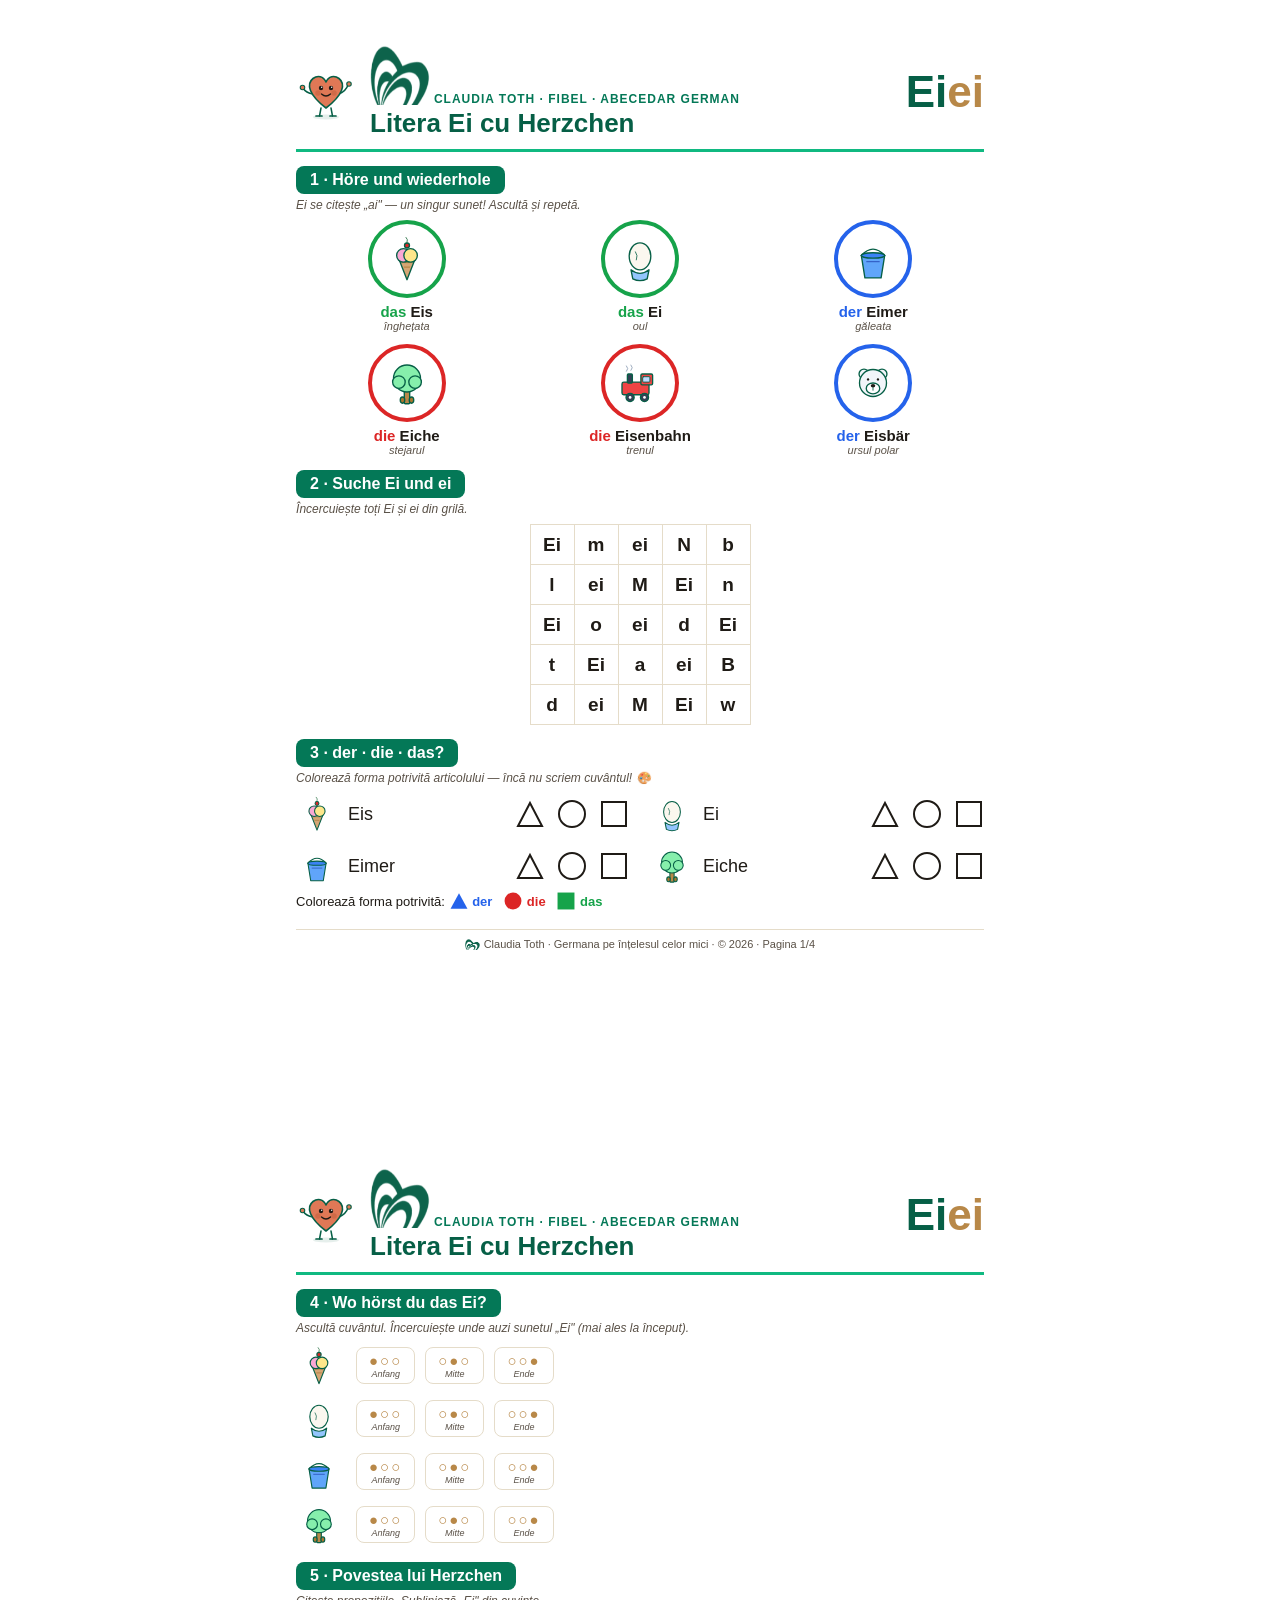
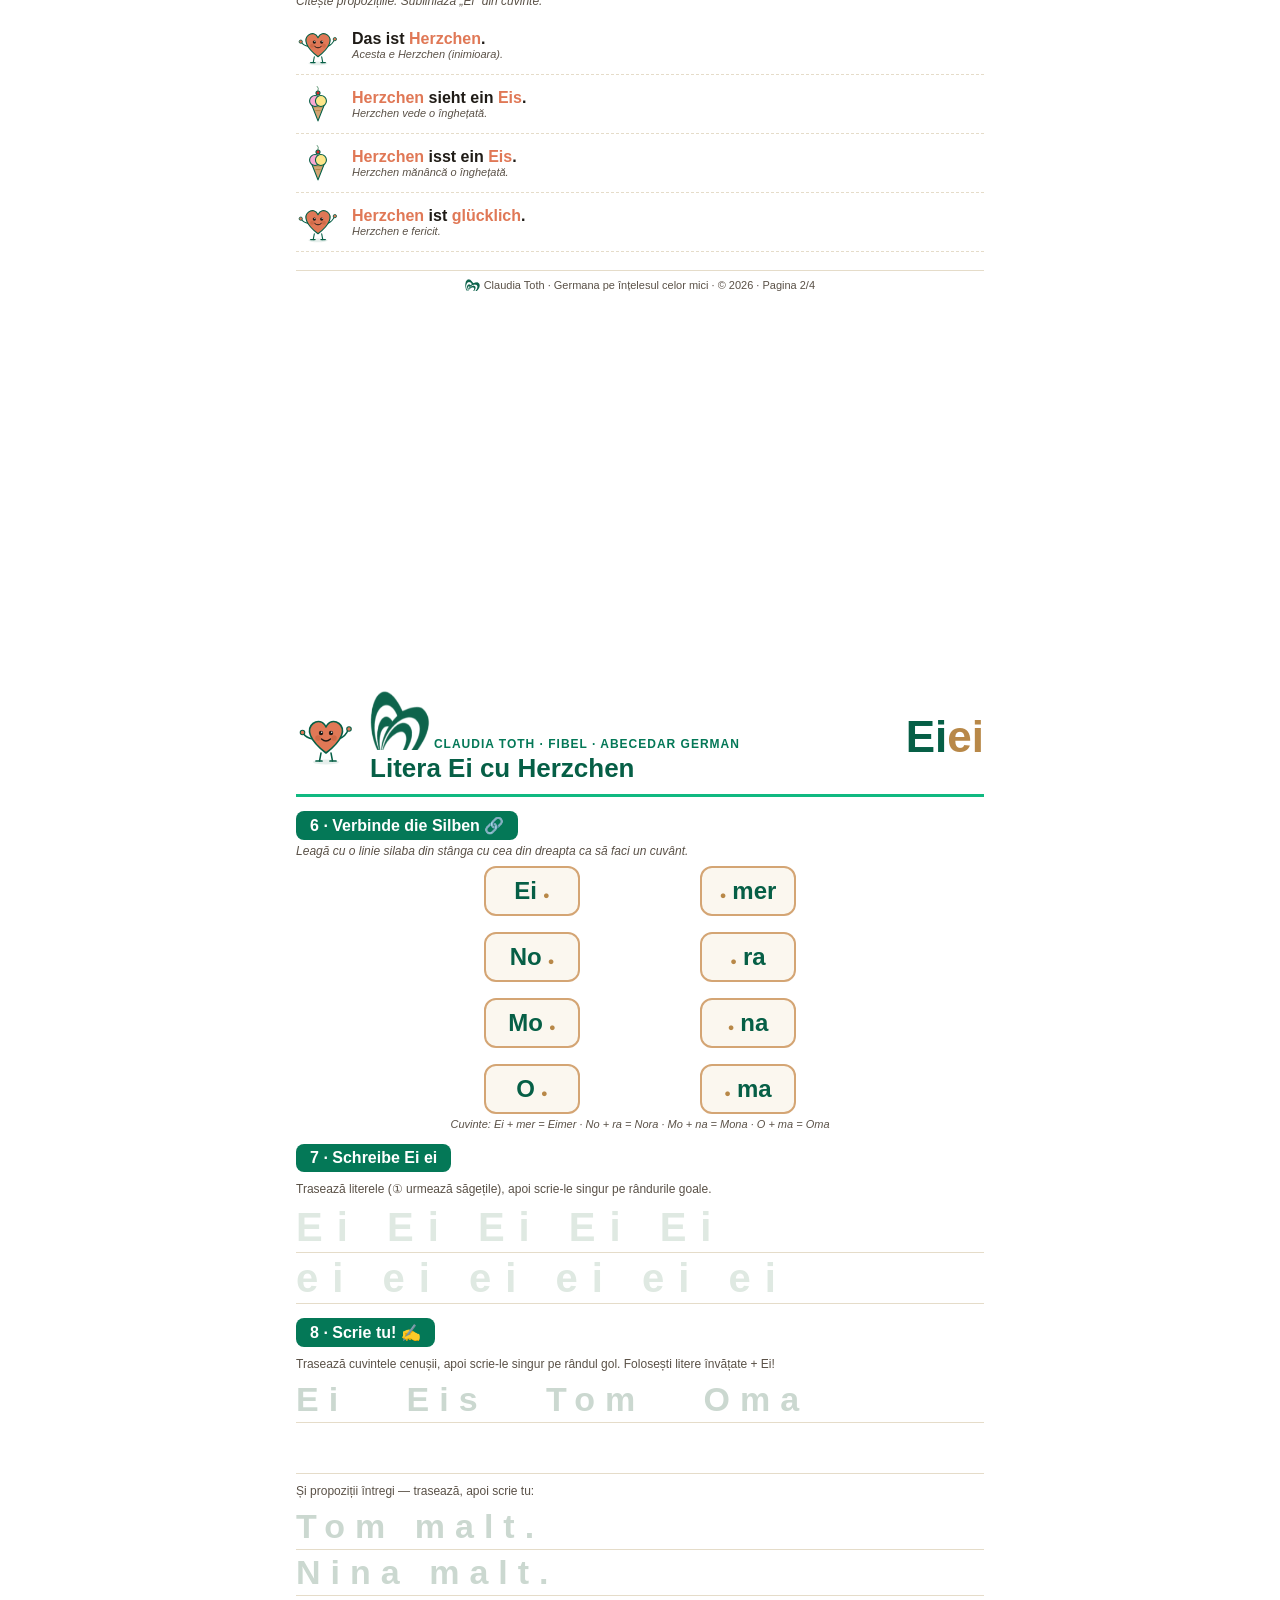
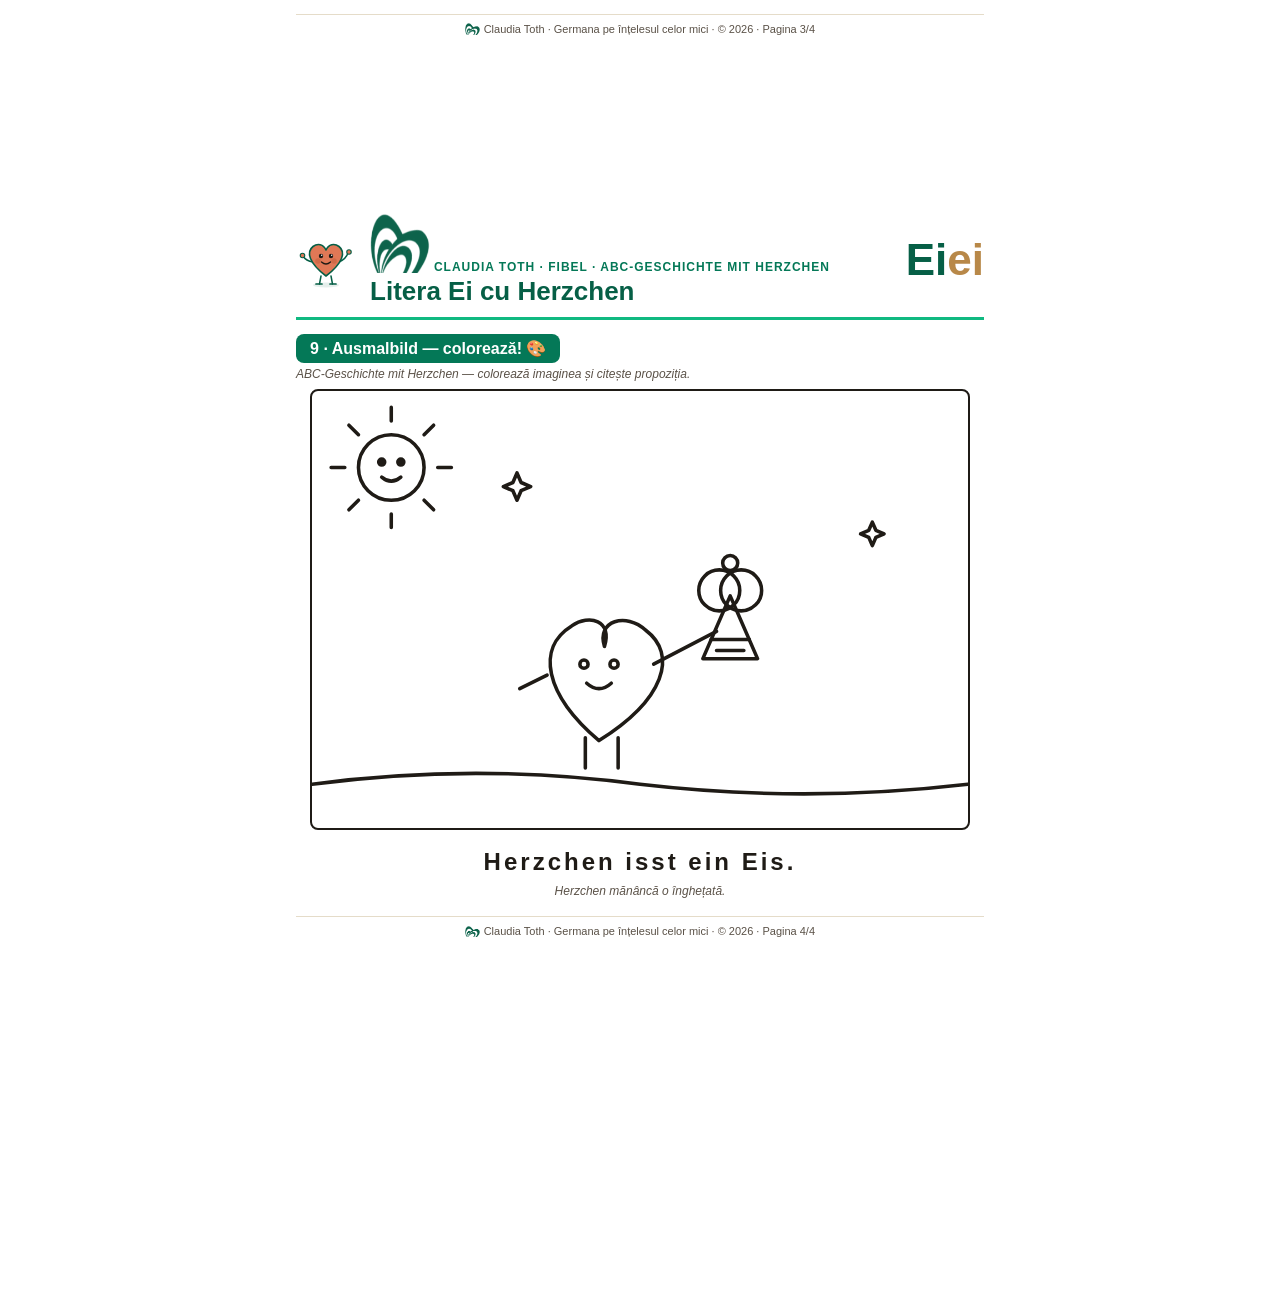
==== pdf.html @ a66eeeea "FIBEL litera Ei cu Herzchen - Eis - abecedar german interactiv pentru copii" ====
<!DOCTYPE html>
<html lang="ro">
<head>
<meta charset="UTF-8">
<title>FIBEL · Litera Ei cu Herzchen — Fișă de lucru</title>
<style>
@page { size: A4; margin: 0; }
* { box-sizing: border-box; -webkit-print-color-adjust: exact; print-color-adjust: exact; }
:root{
  --emerald:#10b981; --emerald-d:#047857; --emerald-dd:#065f46;
  --crem:#FAF6EE; --ivory:#FBF7EF; --surface:#F5F0E8; --auriu:#D4A574; --auriu-d:#B88848;
  --terra:#E07856; --ink:#1F1B16; --warm:#5A5147; --border:#E5DCC9;
  --der:#2563eb; --die:#dc2626; --das:#16a34a;
}
body{ margin:0; font-family:'Segoe UI',Arial,sans-serif; color:var(--ink); background:#fff; }
.sheet{ width:210mm; min-height:297mm; padding:12mm 14mm; margin:0 auto; background:#fff; page-break-after:always; }
.sheet:last-child{ page-break-after:auto; }
.head{ display:flex; align-items:center; gap:14px; border-bottom:3px solid var(--emerald); padding-bottom:10px; margin-bottom:14px; }
.head img{ width:60px; height:60px; }
.head .t{ flex:1; }
.head .brand{ font-size:12px; color:var(--emerald-d); font-weight:700; letter-spacing:1px; text-transform:uppercase; }
.head h1{ margin:2px 0 0; font-size:26px; color:var(--emerald-dd); }
.head .big-letter{ font-size:44px; font-weight:800; color:var(--emerald-dd); }
.head .big-letter .lo{ color:var(--auriu-d); }
.sec{ margin:14px 0; }
.sec h2{ font-size:16px; color:#fff; background:var(--emerald-d); display:inline-block; padding:5px 14px; border-radius:8px; margin:0 0 10px; }
.sec .de-sub{ font-size:12px; color:var(--warm); font-style:italic; margin:-6px 0 8px; }
.bilder{ display:grid; grid-template-columns:repeat(3,1fr); gap:12px; }
.bild{ text-align:center; }
.bild .circ{ width:78px; height:78px; border-radius:50%; background:#fff; border:4px solid var(--auriu); display:flex; align-items:center; justify-content:center; margin:0 auto 5px; }
.bild .circ.m{ border-color:var(--der);} .bild .circ.f{ border-color:var(--die);} .bild .circ.n{ border-color:var(--das);}
.bild .circ img{ width:54px; height:54px; }
.bild .w{ font-size:15px; font-weight:700; }
.bild .w .art-m{ color:var(--der);} .bild .w .art-f{ color:var(--die);} .bild .w .art-n{ color:var(--das);}
.bild .ro{ font-size:11px; color:var(--warm); font-style:italic; }
.grid{ border-collapse:collapse; margin:0 auto; }
.grid td{ width:44px; height:40px; border:1.5px solid var(--border); text-align:center; font-size:19px; font-weight:600; }
.ddd{ display:grid; grid-template-columns:repeat(2,1fr); gap:10px 22px; }
.ddd .row{ display:flex; align-items:center; gap:10px; font-size:18px; }
.ddd .row img{ width:42px; height:42px; }
.shapes{ display:inline-flex; gap:12px; margin-left:auto; }
.shp{ width:30px; height:30px; }
.shape-legend{ font-size:13px; color:var(--ink); margin:4px 0 10px; }
.shape-legend svg{ width:20px; height:20px; vertical-align:-5px; }
.story .s{ display:flex; align-items:center; gap:12px; padding:7px 0; border-bottom:1px dashed var(--border); }
.story .s img{ width:44px; height:44px; }
.story .s .de{ font-size:16px; font-weight:600; }
.story .s .de b{ color:var(--terra); }
.story .s .ro{ font-size:11px; color:var(--warm); font-style:italic; }
.write .line{ font-size:40px; letter-spacing:14px; color:#dfe9e2; font-weight:700; border-bottom:1.5px solid var(--border); padding:2px 0; line-height:1.15; }
.write .hint{ font-size:12px; color:var(--warm); margin-bottom:6px; }
.silben{ display:flex; justify-content:center; gap:120px; margin:8px 0 4px; }
.silben .col{ display:flex; flex-direction:column; gap:16px; }
.silben .syl{ font-size:24px; font-weight:700; color:var(--emerald-dd); border:2px solid var(--auriu); border-radius:12px; padding:9px 0; width:96px; text-align:center; background:var(--ivory); }
.silben .syl::after{ content:"●"; font-size:11px; color:var(--auriu-d); margin-left:6px; }
.silben .col.right .syl::before{ content:"●"; font-size:11px; color:var(--auriu-d); margin-right:6px; }
.silben .col.right .syl::after{ content:none; }
.silben-key{ font-size:11px; color:var(--warm); font-style:italic; text-align:center; margin-top:2px; }
.write-word{ font-size:34px; letter-spacing:10px; color:#dfe9e2; font-weight:700; border-bottom:1.5px solid var(--border); padding:2px 0; line-height:1.2; }
.write-word .lead{ color:#cbd8d0; }
.foot{ position:relative; margin-top:18px; padding-top:8px; border-top:1.5px solid var(--border); font-size:11px; color:var(--warm); text-align:center; }
.bf-inline{ height:1.05em; width:auto; vertical-align:-0.16em; margin-right:.32em; }
.hoer{ display:flex; flex-direction:column; gap:7px; margin-top:4px; }
.hoer-row{ display:flex; align-items:center; gap:14px; }
.hoer-row > img{ width:46px; height:46px; flex-shrink:0; }
.hoer-boxes{ display:flex; gap:10px; }
.hbox{ border:1.5px solid var(--border); border-radius:8px; padding:4px 12px; text-align:center; font-size:15px; letter-spacing:2px; color:var(--auriu-d); min-width:54px; }
.hbox span{ display:block; font-size:9px; letter-spacing:0; color:var(--warm); font-style:italic; }
.colorbox{ text-align:center; margin:8px 0; }
.colorbox img{ width:100%; max-width:660px; border:2px solid var(--ink); border-radius:8px; }
.cp-sentence{ text-align:center; font-size:24px; font-weight:700; letter-spacing:3px; color:var(--ink); margin-top:14px; }
</style>
</head>
<body>

<div class="sheet">
  <div class="head">
    <img src="images/icons/herzchen.svg" alt="Herzchen">
    <div class="t">
      <div class="brand"><img src="images/butterfly-emerald.png" class="bf-inline" alt="">Claudia Toth · FIBEL · Abecedar german</div>
      <h1>Litera Ei cu Herzchen</h1>
    </div>
    <div class="big-letter">Ei<span class="lo">ei</span></div>
  </div>

  <div class="sec">
    <h2>1 · Höre und wiederhole</h2>
    <div class="de-sub">Ei se citește „ai" — un singur sunet! Ascultă și repetă.</div>
    <div class="bilder">
      <div class="bild"><div class="circ n"><img src="images/icons/eis.svg"></div><div class="w"><span class="art-n">das</span> Eis</div><div class="ro">înghețata</div></div>
      <div class="bild"><div class="circ n"><img src="images/icons/ei.svg"></div><div class="w"><span class="art-n">das</span> Ei</div><div class="ro">oul</div></div>
      <div class="bild"><div class="circ m"><img src="images/icons/eimer.svg"></div><div class="w"><span class="art-m">der</span> Eimer</div><div class="ro">găleata</div></div>
      <div class="bild"><div class="circ f"><img src="images/icons/eiche.svg"></div><div class="w"><span class="art-f">die</span> Eiche</div><div class="ro">stejarul</div></div>
      <div class="bild"><div class="circ f"><img src="images/icons/eisenbahn.svg"></div><div class="w"><span class="art-f">die</span> Eisenbahn</div><div class="ro">trenul</div></div>
      <div class="bild"><div class="circ m"><img src="images/icons/eisbaer.svg"></div><div class="w"><span class="art-m">der</span> Eisbär</div><div class="ro">ursul polar</div></div>
    </div>
  </div>

  <div class="sec">
    <h2>2 · Suche Ei und ei</h2>
    <div class="de-sub">Încercuiește toți Ei și ei din grilă.</div>
    <table class="grid">
      <tr><td>Ei</td><td>m</td><td>ei</td><td>N</td><td>b</td></tr>
      <tr><td>l</td><td>ei</td><td>M</td><td>Ei</td><td>n</td></tr>
      <tr><td>Ei</td><td>o</td><td>ei</td><td>d</td><td>Ei</td></tr>
      <tr><td>t</td><td>Ei</td><td>a</td><td>ei</td><td>B</td></tr>
      <tr><td>d</td><td>ei</td><td>M</td><td>Ei</td><td>w</td></tr>
    </table>
  </div>

  <div class="sec">
    <h2>3 · der · die · das?</h2>
    <div class="de-sub">Colorează forma potrivită articolului — încă nu scriem cuvântul! 🎨</div>
    <div class="ddd">
      <div class="row"><img src="images/icons/eis.svg"> Eis <span class="shapes"><svg class="shp" viewBox="0 0 30 30"><polygon points="15,4 27,27 3,27" fill="none" stroke="#1F1B16" stroke-width="2"/></svg><svg class="shp" viewBox="0 0 30 30"><circle cx="15" cy="15" r="13" fill="none" stroke="#1F1B16" stroke-width="2"/></svg><svg class="shp" viewBox="0 0 30 30"><rect x="3" y="3" width="24" height="24" fill="none" stroke="#1F1B16" stroke-width="2"/></svg></span></div>
      <div class="row"><img src="images/icons/ei.svg"> Ei <span class="shapes"><svg class="shp" viewBox="0 0 30 30"><polygon points="15,4 27,27 3,27" fill="none" stroke="#1F1B16" stroke-width="2"/></svg><svg class="shp" viewBox="0 0 30 30"><circle cx="15" cy="15" r="13" fill="none" stroke="#1F1B16" stroke-width="2"/></svg><svg class="shp" viewBox="0 0 30 30"><rect x="3" y="3" width="24" height="24" fill="none" stroke="#1F1B16" stroke-width="2"/></svg></span></div>
      <div class="row"><img src="images/icons/eimer.svg"> Eimer <span class="shapes"><svg class="shp" viewBox="0 0 30 30"><polygon points="15,4 27,27 3,27" fill="none" stroke="#1F1B16" stroke-width="2"/></svg><svg class="shp" viewBox="0 0 30 30"><circle cx="15" cy="15" r="13" fill="none" stroke="#1F1B16" stroke-width="2"/></svg><svg class="shp" viewBox="0 0 30 30"><rect x="3" y="3" width="24" height="24" fill="none" stroke="#1F1B16" stroke-width="2"/></svg></span></div>
      <div class="row"><img src="images/icons/eiche.svg"> Eiche <span class="shapes"><svg class="shp" viewBox="0 0 30 30"><polygon points="15,4 27,27 3,27" fill="none" stroke="#1F1B16" stroke-width="2"/></svg><svg class="shp" viewBox="0 0 30 30"><circle cx="15" cy="15" r="13" fill="none" stroke="#1F1B16" stroke-width="2"/></svg><svg class="shp" viewBox="0 0 30 30"><rect x="3" y="3" width="24" height="24" fill="none" stroke="#1F1B16" stroke-width="2"/></svg></span></div>
    </div>
    <div class="shape-legend">Colorează forma potrivită: <svg viewBox="0 0 26 26"><polygon points="13,3 24,23 2,23" fill="#2563eb"/></svg> <b style="color:#2563eb">der</b> &nbsp; <svg viewBox="0 0 26 26"><circle cx="13" cy="13" r="11" fill="#dc2626"/></svg> <b style="color:#dc2626">die</b> &nbsp; <svg viewBox="0 0 26 26"><rect x="2" y="2" width="22" height="22" fill="#16a34a"/></svg> <b style="color:#16a34a">das</b></div>
  </div>

  <div class="foot"><img src="images/butterfly-emerald.png" class="bf-inline" alt="">Claudia Toth · Germana pe înțelesul celor mici · © 2026 · Pagina 1/4</div>
</div>

<div class="sheet">
  <div class="head">
    <img src="images/icons/herzchen.svg" alt="Herzchen">
    <div class="t">
      <div class="brand"><img src="images/butterfly-emerald.png" class="bf-inline" alt="">Claudia Toth · FIBEL · Abecedar german</div>
      <h1>Litera Ei cu Herzchen</h1>
    </div>
    <div class="big-letter">Ei<span class="lo">ei</span></div>
  </div>

  <div class="sec">
    <h2>4 · Wo hörst du das Ei?</h2>
    <div class="de-sub">Ascultă cuvântul. Încercuiește unde auzi sunetul „Ei" (mai ales la început).</div>
    <div class="hoer">
        <div class="hoer-row"><img src="images/icons/eis.svg"><div class="hoer-boxes"><div class="hbox">●○○<span>Anfang</span></div><div class="hbox">○●○<span>Mitte</span></div><div class="hbox">○○●<span>Ende</span></div></div></div>
        <div class="hoer-row"><img src="images/icons/ei.svg"><div class="hoer-boxes"><div class="hbox">●○○<span>Anfang</span></div><div class="hbox">○●○<span>Mitte</span></div><div class="hbox">○○●<span>Ende</span></div></div></div>
        <div class="hoer-row"><img src="images/icons/eimer.svg"><div class="hoer-boxes"><div class="hbox">●○○<span>Anfang</span></div><div class="hbox">○●○<span>Mitte</span></div><div class="hbox">○○●<span>Ende</span></div></div></div>
        <div class="hoer-row"><img src="images/icons/eiche.svg"><div class="hoer-boxes"><div class="hbox">●○○<span>Anfang</span></div><div class="hbox">○●○<span>Mitte</span></div><div class="hbox">○○●<span>Ende</span></div></div></div></div>
  </div>

  <div class="sec story">
    <h2>5 · Povestea lui Herzchen</h2>
    <div class="de-sub">Citește propozițiile. Subliniază „Ei" din cuvinte.</div>
    <div class="s"><img src="images/icons/herzchen.svg"><div><div class="de">Das ist <b>Herzchen</b>.</div><div class="ro">Acesta e Herzchen (inimioara).</div></div></div>
    <div class="s"><img src="images/icons/eis.svg"><div><div class="de"><b>Herzchen</b> sieht ein <b>Eis</b>.</div><div class="ro">Herzchen vede o înghețată.</div></div></div>
    <div class="s"><img src="images/icons/eis.svg"><div><div class="de"><b>Herzchen</b> isst ein <b>Eis</b>.</div><div class="ro">Herzchen mănâncă o înghețată.</div></div></div>
    <div class="s"><img src="images/icons/herzchen.svg"><div><div class="de"><b>Herzchen</b> ist <b>glücklich</b>.</div><div class="ro">Herzchen e fericit.</div></div></div>
  </div>

  <div class="foot"><img src="images/butterfly-emerald.png" class="bf-inline" alt="">Claudia Toth · Germana pe înțelesul celor mici · © 2026 · Pagina 2/4</div>
</div>

<div class="sheet">
  <div class="head">
    <img src="images/icons/herzchen.svg" alt="Herzchen">
    <div class="t">
      <div class="brand"><img src="images/butterfly-emerald.png" class="bf-inline" alt="">Claudia Toth · FIBEL · Abecedar german</div>
      <h1>Litera Ei cu Herzchen</h1>
    </div>
    <div class="big-letter">Ei<span class="lo">ei</span></div>
  </div>

  <div class="sec">
    <h2>6 · Verbinde die Silben 🔗</h2>
    <div class="de-sub">Leagă cu o linie silaba din stânga cu cea din dreapta ca să faci un cuvânt.</div>
    <div class="silben">
      <div class="col left"><div class="syl">Ei</div><div class="syl">No</div><div class="syl">Mo</div><div class="syl">O</div></div>
      <div class="col right"><div class="syl">mer</div><div class="syl">ra</div><div class="syl">na</div><div class="syl">ma</div></div>
    </div>
    <div class="silben-key">Cuvinte: Ei + mer = Eimer · No + ra = Nora · Mo + na = Mona · O + ma = Oma</div>
  </div>

  <div class="sec write">
    <h2>7 · Schreibe Ei ei</h2>
    <div class="hint">Trasează literele (① urmează săgețile), apoi scrie-le singur pe rândurile goale.</div>
    <div class="line">Ei Ei Ei Ei Ei</div>
    <div class="line">ei ei ei ei ei ei</div>
  </div>

  <div class="sec write">
    <h2>8 · Scrie tu! ✍️</h2>
    <div class="hint">Trasează cuvintele cenușii, apoi scrie-le singur pe rândul gol. Folosești litere învățate + Ei!</div>
    <div class="write-word"><span class="lead">Ei</span> &nbsp; <span class="lead">Eis</span> &nbsp; <span class="lead">Tom</span> &nbsp; <span class="lead">Oma</span></div>
    <div class="line">&nbsp;</div>
    <div class="hint" style="margin-top:10px">Și propoziții întregi — trasează, apoi scrie tu:</div>
    <div class="write-word"><span class="lead">Tom malt.</span></div>
    <div class="write-word"><span class="lead">Nina malt.</span></div>
  </div>

  <div class="foot"><img src="images/butterfly-emerald.png" class="bf-inline" alt="">Claudia Toth · Germana pe înțelesul celor mici · © 2026 · Pagina 3/4</div>
</div>

<div class="sheet">
  <div class="head">
    <img src="images/icons/herzchen.svg" alt="Herzchen">
    <div class="t">
      <div class="brand"><img src="images/butterfly-emerald.png" class="bf-inline" alt="">Claudia Toth · FIBEL · ABC-Geschichte mit Herzchen</div>
      <h1>Litera Ei cu Herzchen</h1>
    </div>
    <div class="big-letter">Ei<span class="lo">ei</span></div>
  </div>

  <div class="sec">
    <h2>9 · Ausmalbild — colorează! 🎨</h2>
    <div class="de-sub">ABC-Geschichte mit Herzchen — colorează imaginea și citește propoziția.</div>
    <div class="colorbox"><img src="images/icons/herzchen-color.svg" alt="Herzchen isst ein Eis"></div>
    <div class="cp-sentence">Herzchen isst ein Eis.</div>
    <div class="de-sub" style="text-align:center;margin-top:8px">Herzchen mănâncă o înghețată.</div>
  </div>

  <div class="foot"><img src="images/butterfly-emerald.png" class="bf-inline" alt="">Claudia Toth · Germana pe înțelesul celor mici · © 2026 · Pagina 4/4</div>
</div>

</body>
</html>
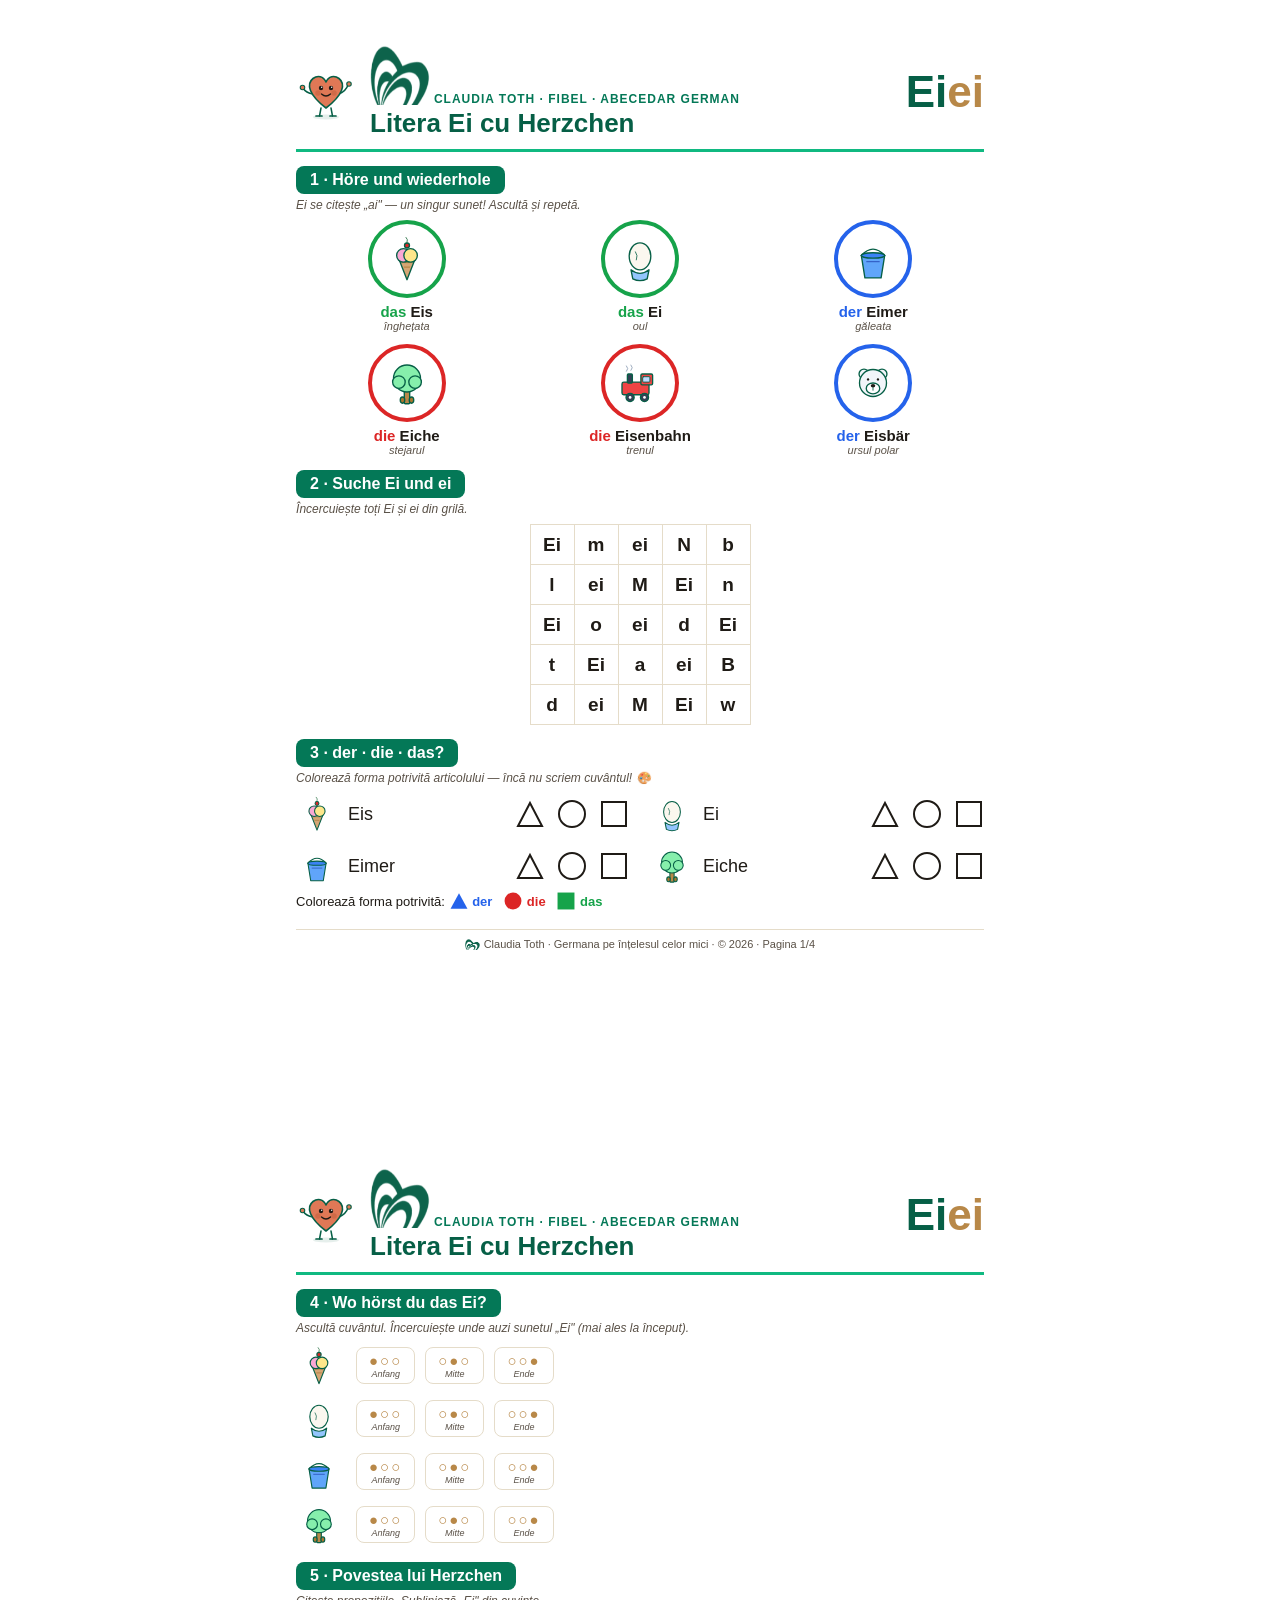
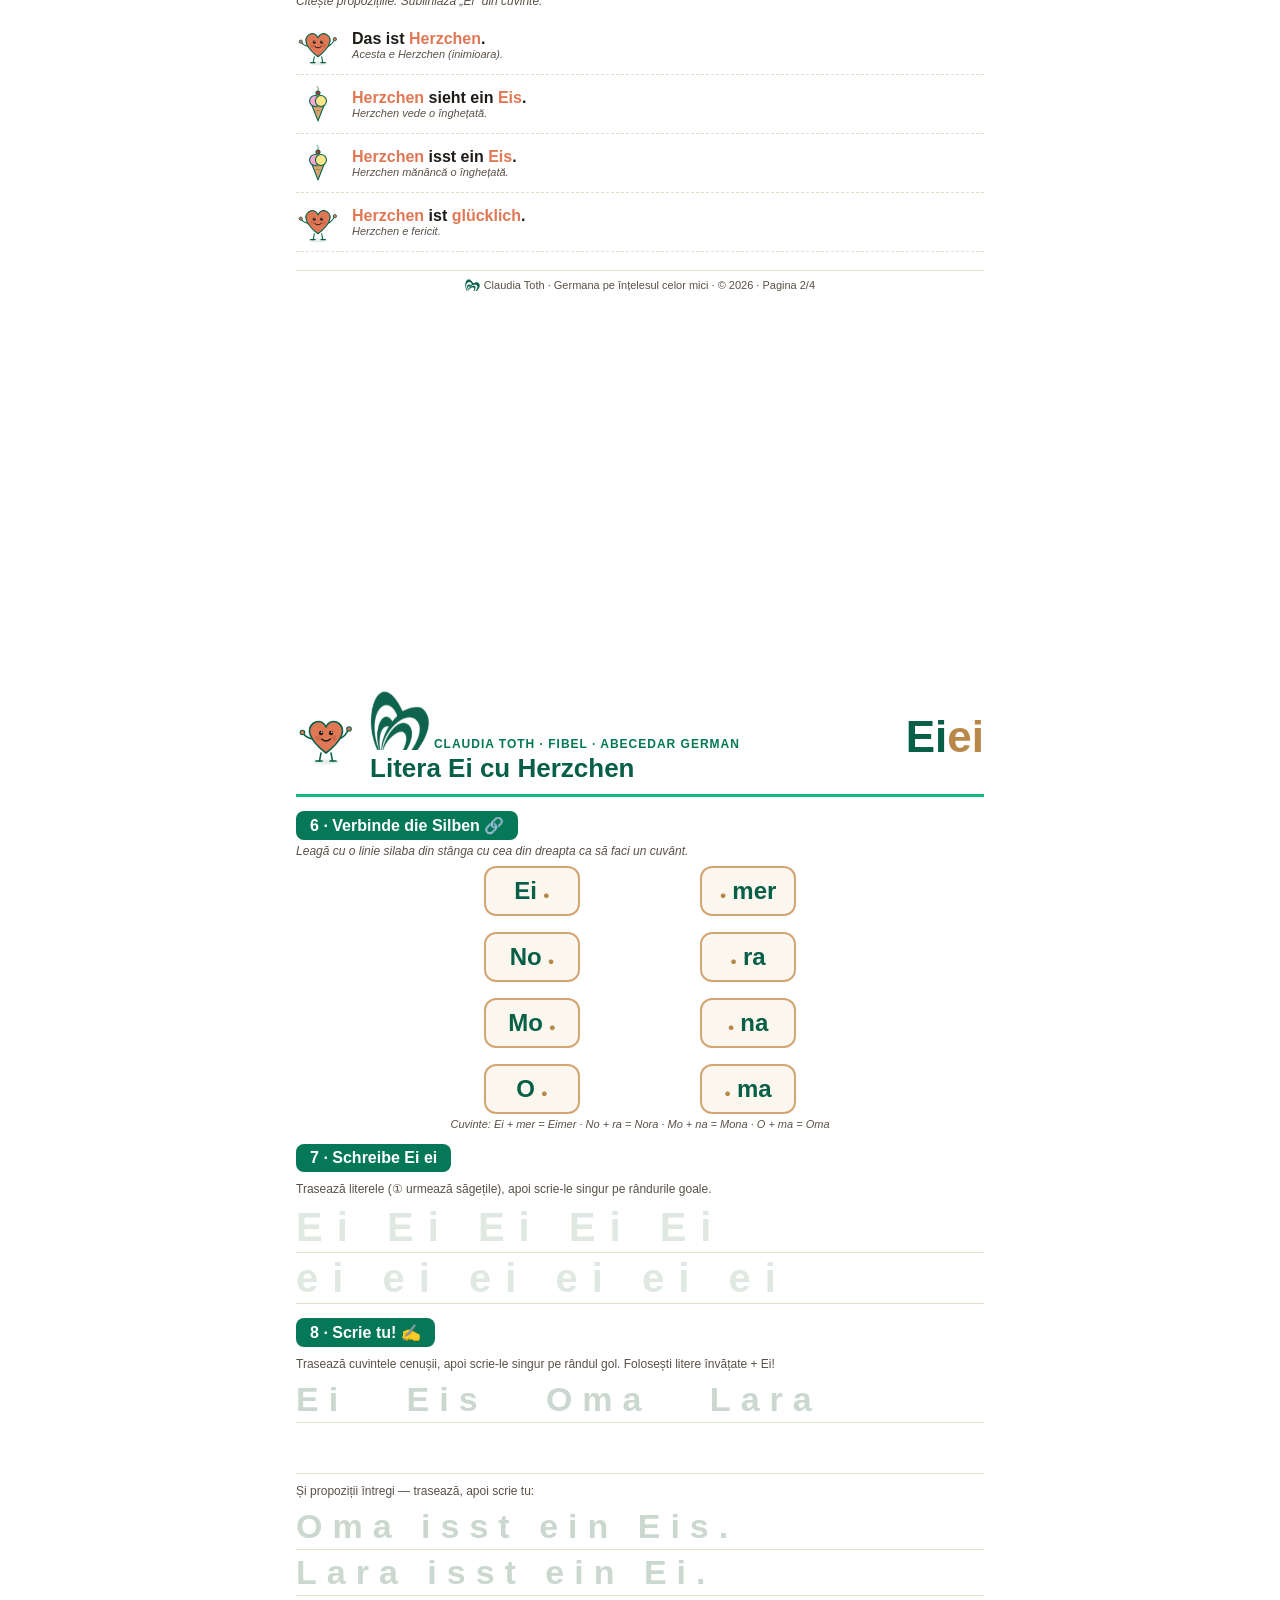
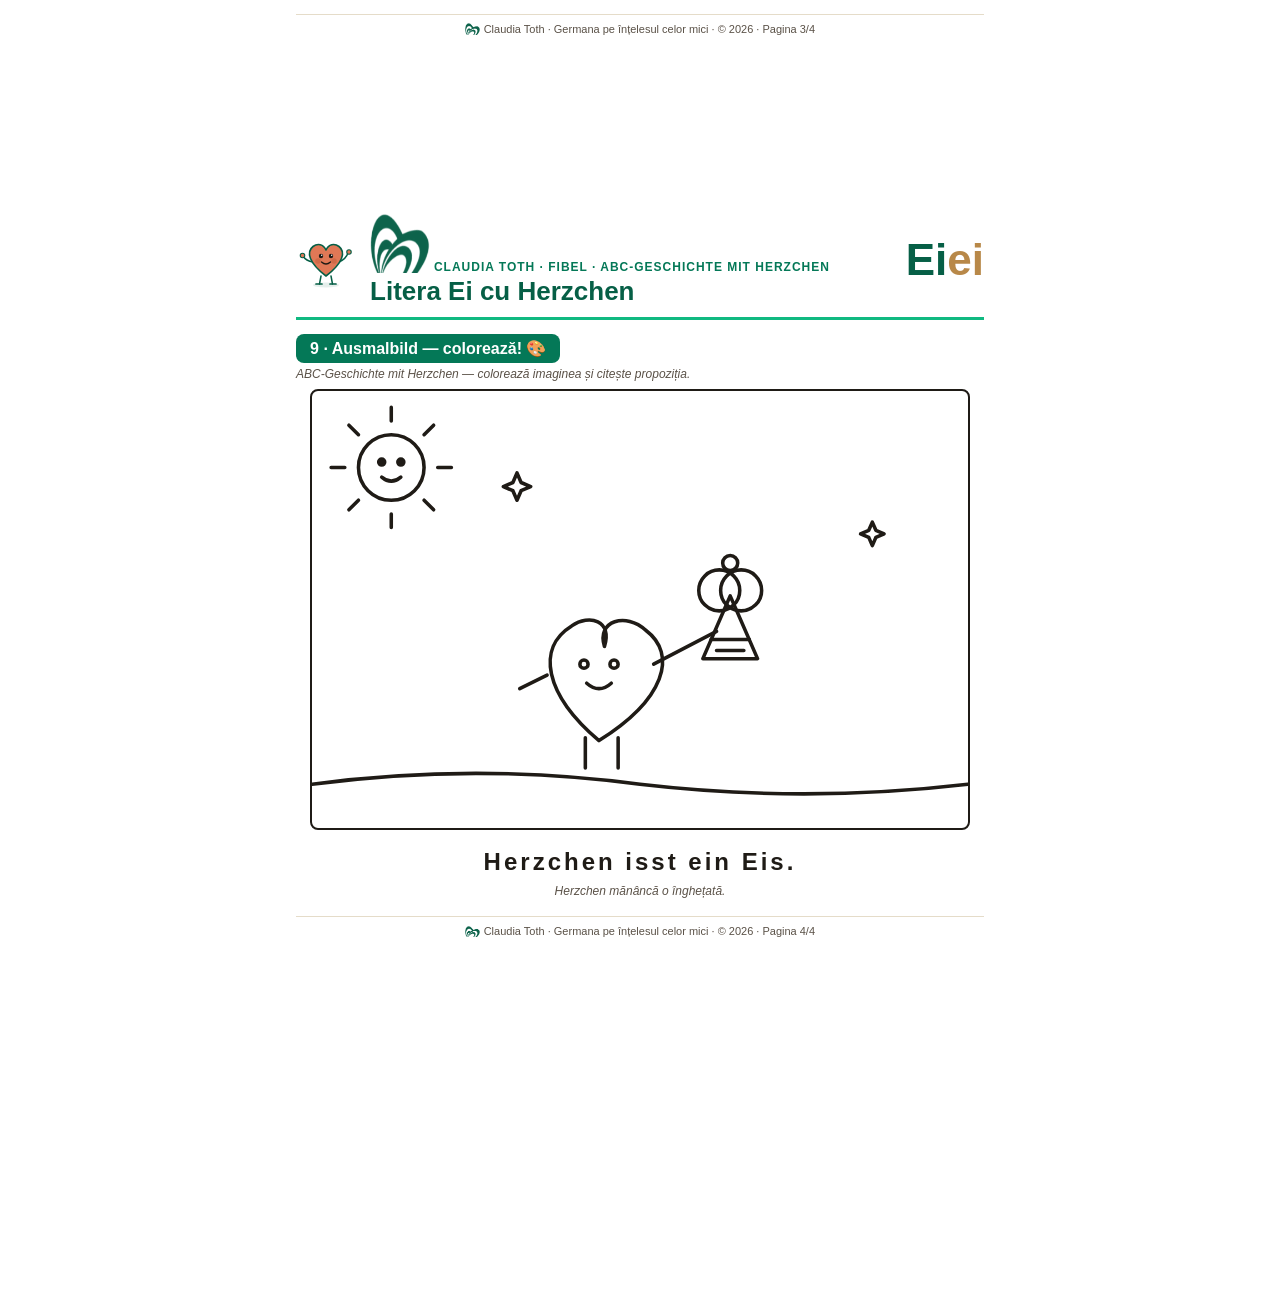
==== commit 40c955f5: "Ei: propozitii de scriere cu nume + verb nou isst (Oma isst ein Eis / Lara isst ein Ei) + glife E O " ====
--- a/pdf.html
+++ b/pdf.html
@@ -185,11 +185,11 @@
   <div class="sec write">
     <h2>8 · Scrie tu! ✍️</h2>
     <div class="hint">Trasează cuvintele cenușii, apoi scrie-le singur pe rândul gol. Folosești litere învățate + Ei!</div>
-    <div class="write-word"><span class="lead">Ei</span> &nbsp; <span class="lead">Eis</span> &nbsp; <span class="lead">Tom</span> &nbsp; <span class="lead">Oma</span></div>
+    <div class="write-word"><span class="lead">Ei</span> &nbsp; <span class="lead">Eis</span> &nbsp; <span class="lead">Oma</span> &nbsp; <span class="lead">Lara</span></div>
     <div class="line">&nbsp;</div>
     <div class="hint" style="margin-top:10px">Și propoziții întregi — trasează, apoi scrie tu:</div>
-    <div class="write-word"><span class="lead">Tom malt.</span></div>
-    <div class="write-word"><span class="lead">Nina malt.</span></div>
+    <div class="write-word"><span class="lead">Oma isst ein Eis.</span></div>
+    <div class="write-word"><span class="lead">Lara isst ein Ei.</span></div>
   </div>
 
   <div class="foot"><img src="images/butterfly-emerald.png" class="bf-inline" alt="">Claudia Toth · Germana pe înțelesul celor mici · © 2026 · Pagina 3/4</div>
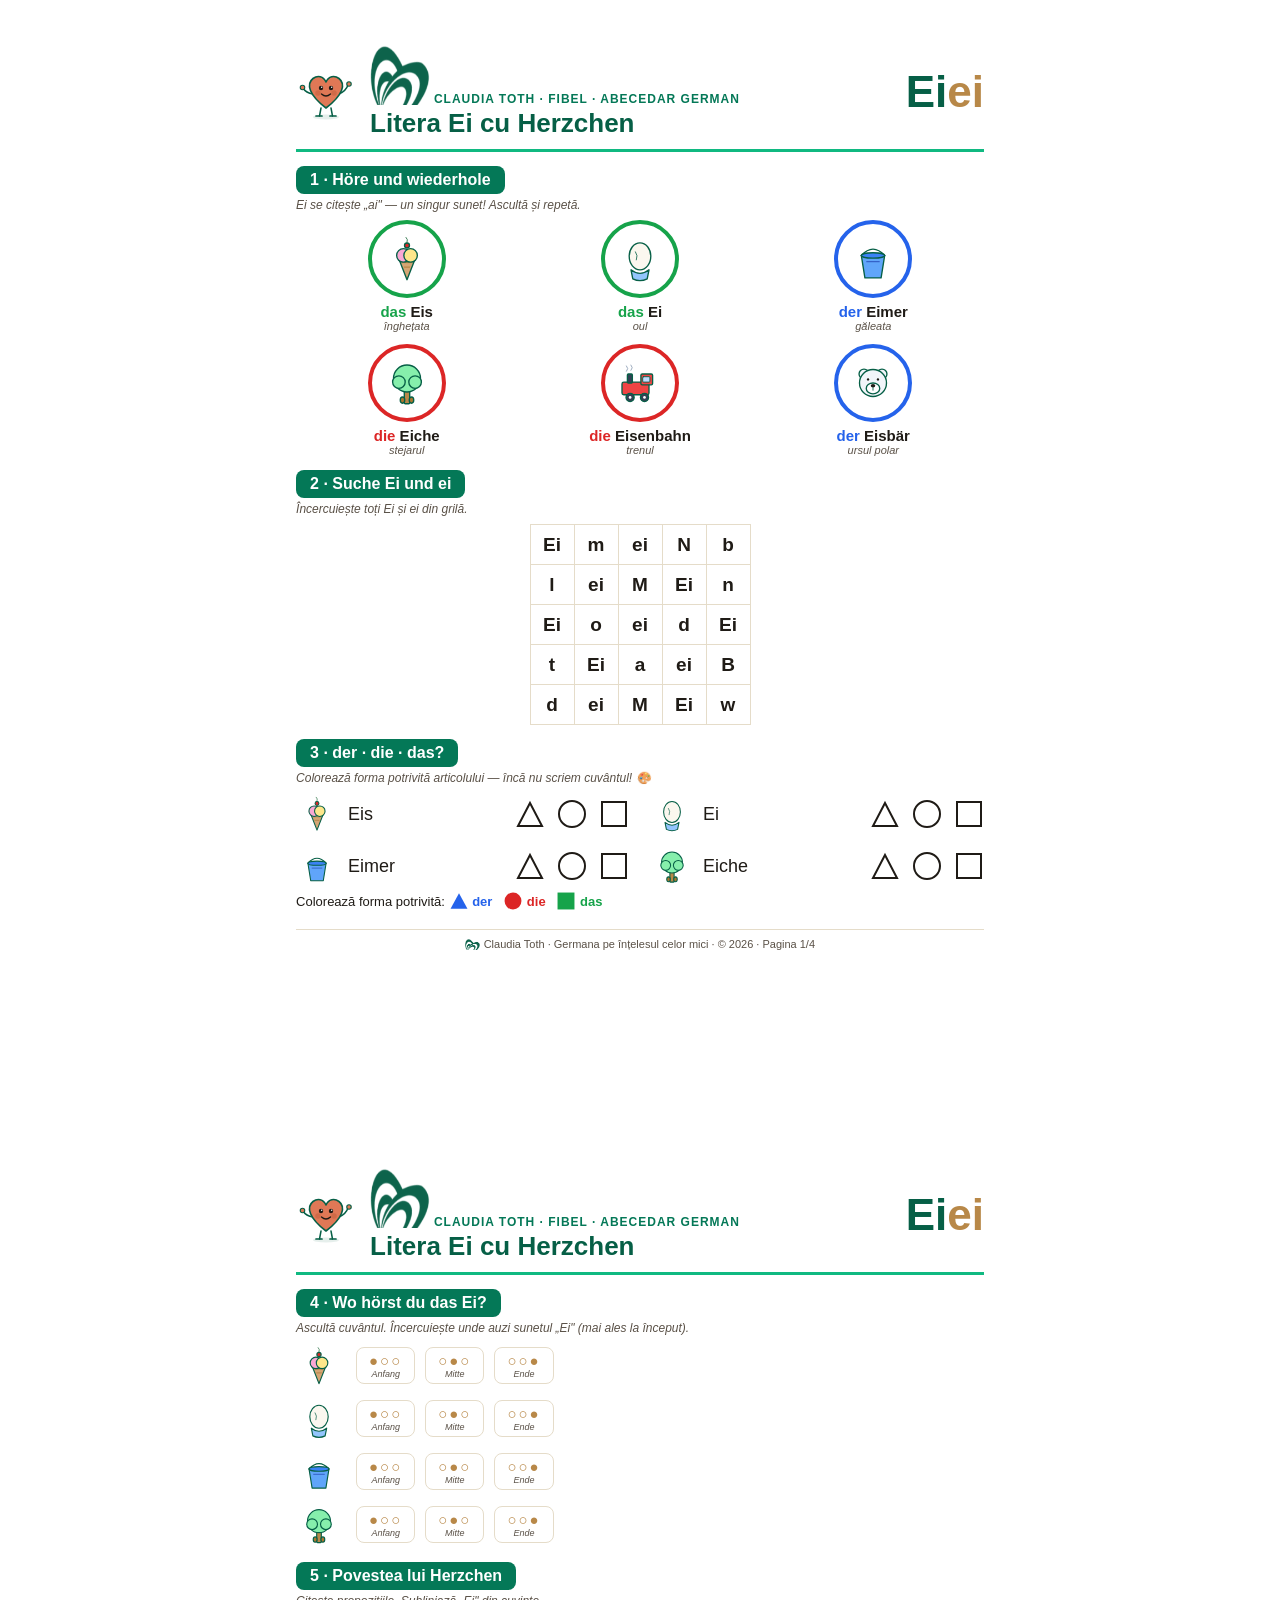
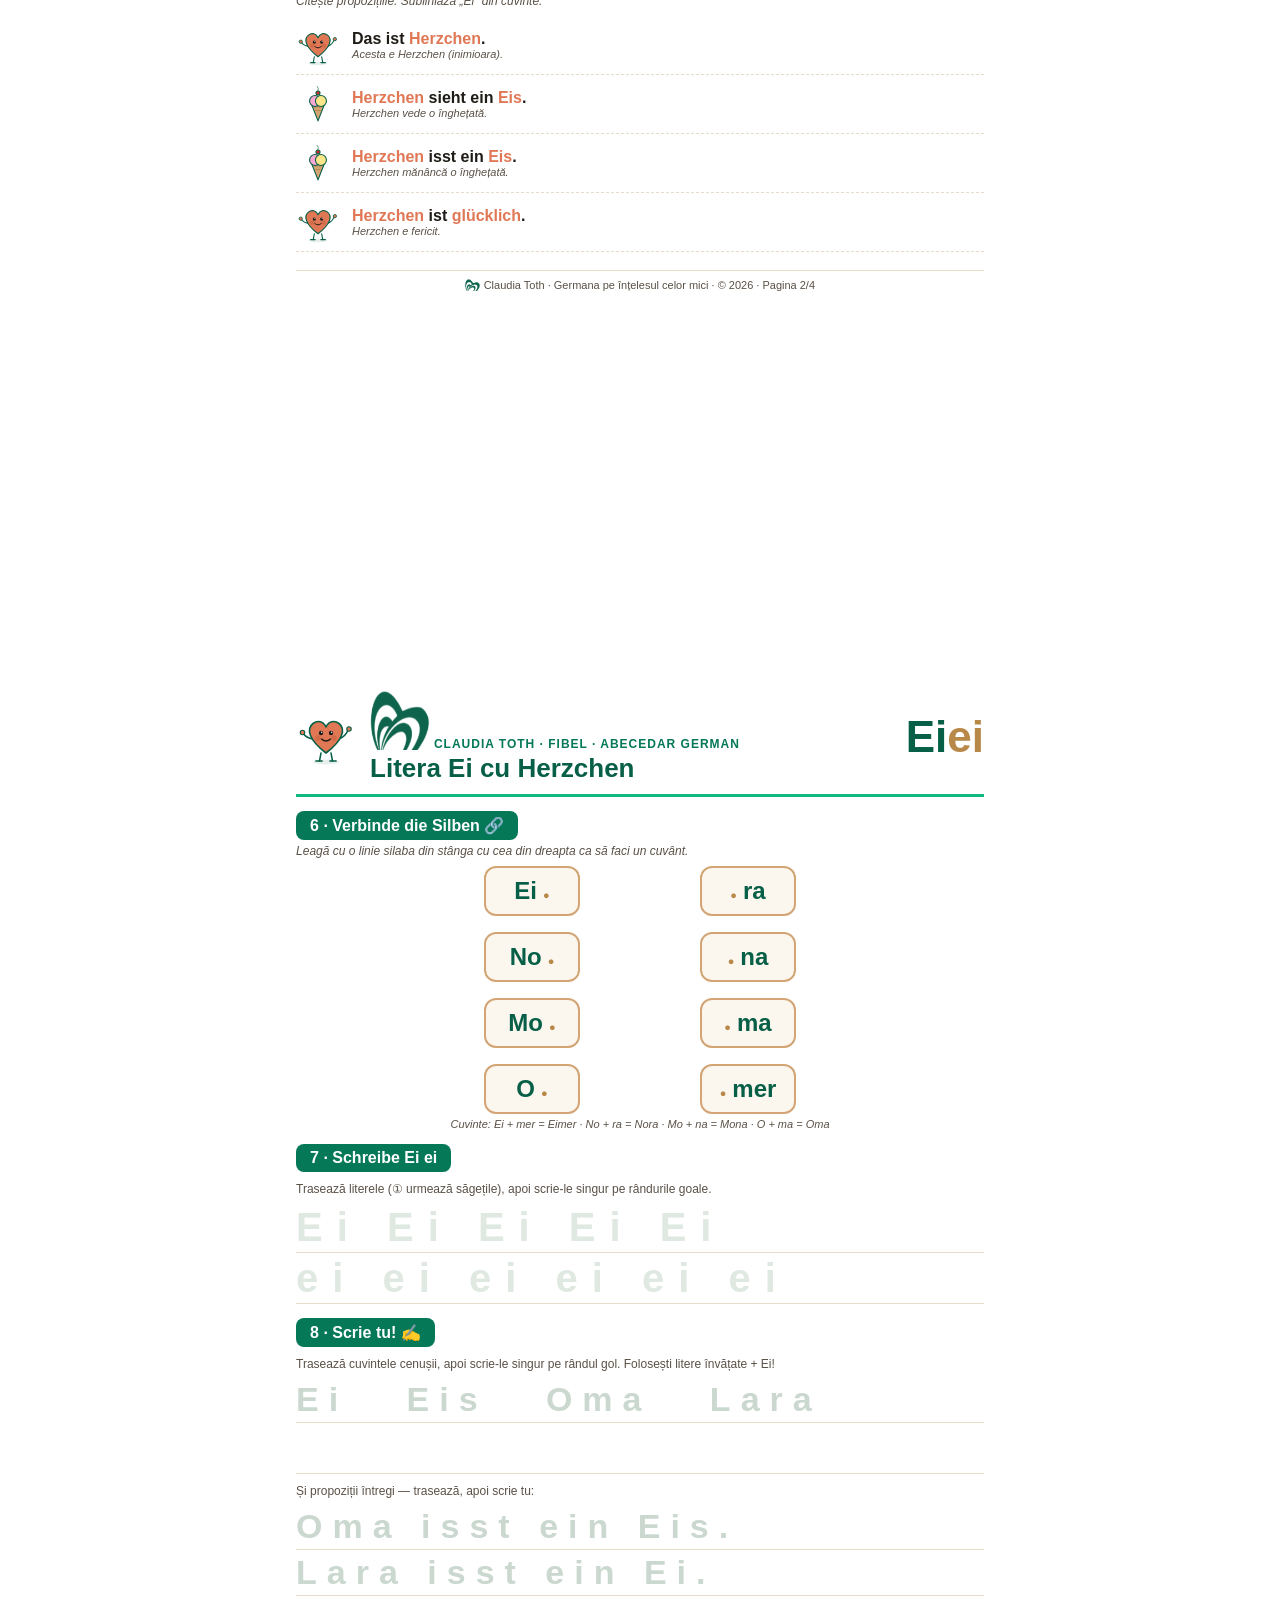
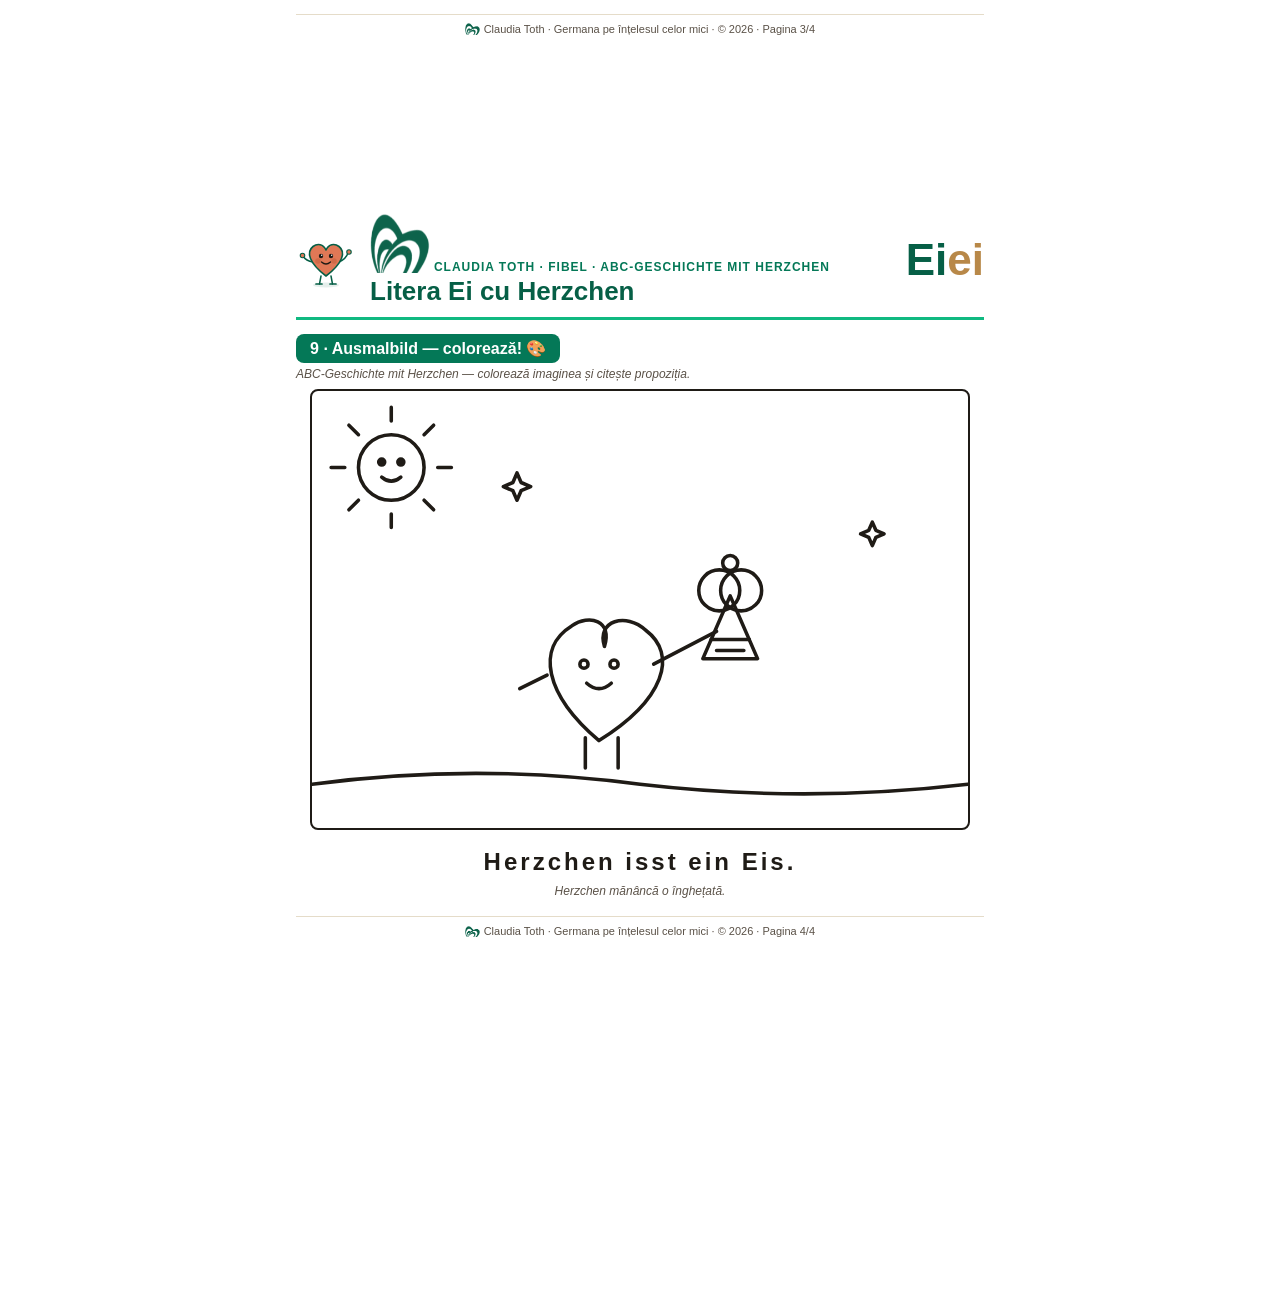
==== commit c3b64ced: "PDF: amestec silabele in Verbinde die Silben (nu mai sunt aliniate pe randuri)" ====
--- a/pdf.html
+++ b/pdf.html
@@ -170,7 +170,7 @@
     <div class="de-sub">Leagă cu o linie silaba din stânga cu cea din dreapta ca să faci un cuvânt.</div>
     <div class="silben">
       <div class="col left"><div class="syl">Ei</div><div class="syl">No</div><div class="syl">Mo</div><div class="syl">O</div></div>
-      <div class="col right"><div class="syl">mer</div><div class="syl">ra</div><div class="syl">na</div><div class="syl">ma</div></div>
+      <div class="col right"><div class="syl">ra</div><div class="syl">na</div><div class="syl">ma</div><div class="syl">mer</div></div>
     </div>
     <div class="silben-key">Cuvinte: Ei + mer = Eimer · No + ra = Nora · Mo + na = Mona · O + ma = Oma</div>
   </div>
